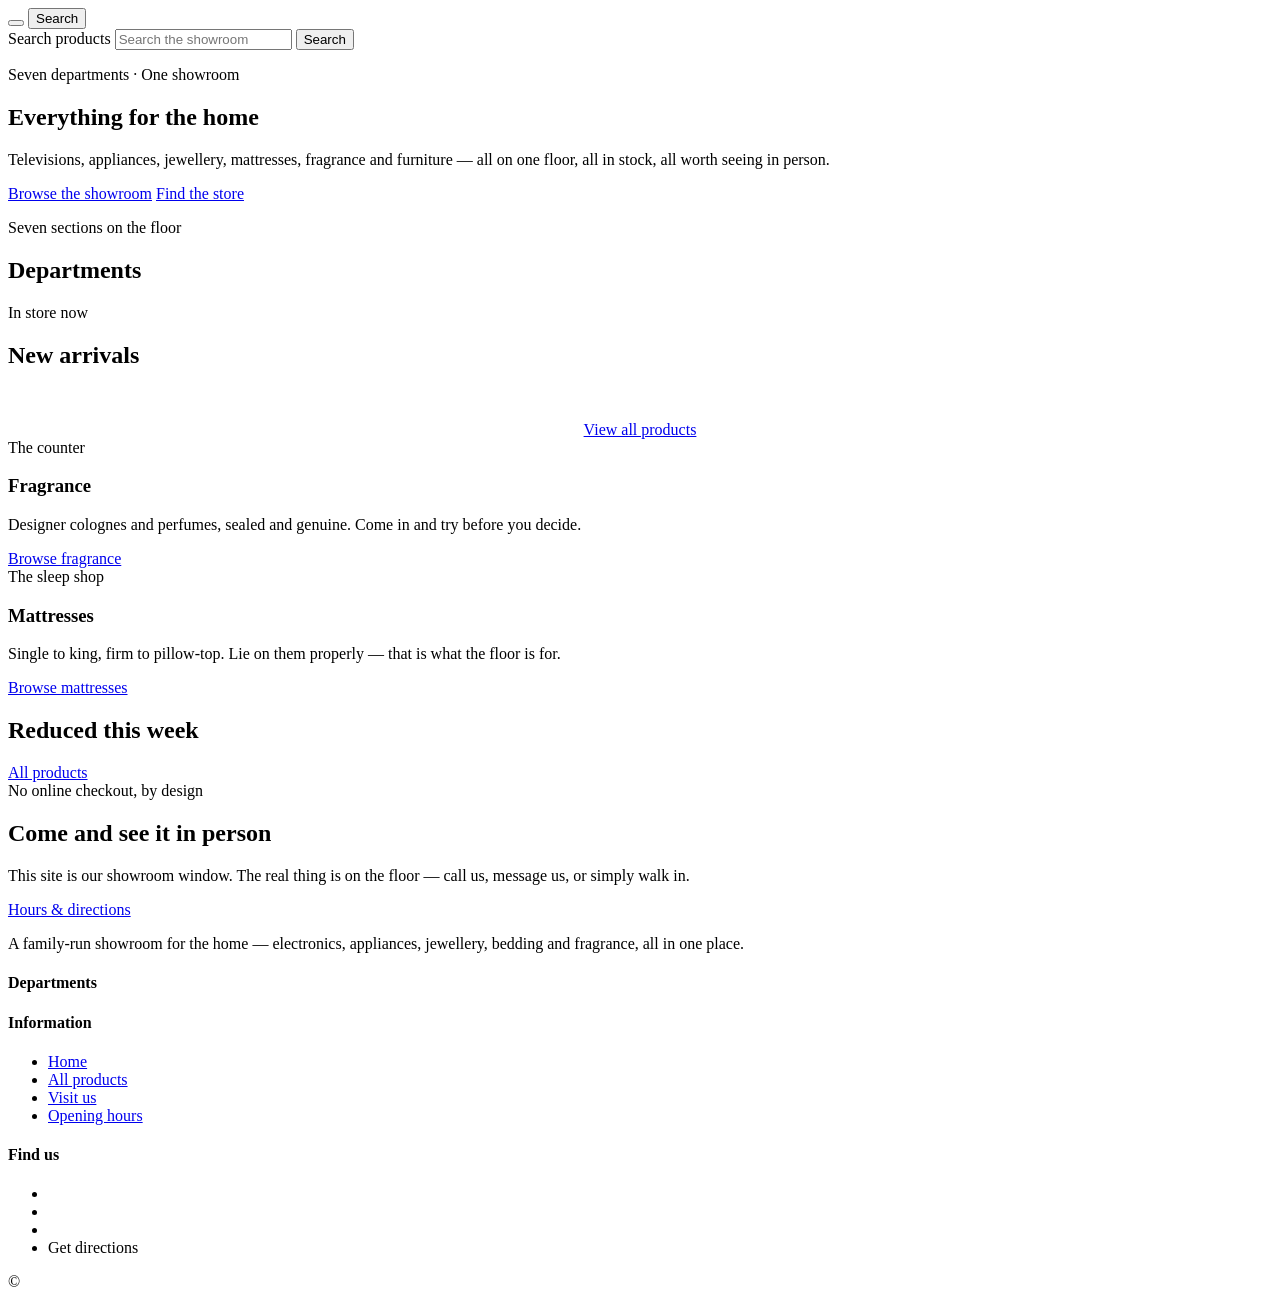
==== index.html @ a7b75e59 "Add files via upload" ====
<!DOCTYPE html>
<html lang="en">
<head>
<meta charset="utf-8">
<meta name="viewport" content="width=device-width, initial-scale=1">
<title>{{store}} — Televisions, Appliances, Jewellery &amp; More</title>
<meta name="description" content="Our showroom online: televisions, home appliances, jewellery, mattresses, fragrances and furniture. Browse, then come in and see it.">
<link rel="icon" href="data:image/svg+xml,<svg xmlns='http://www.w3.org/2000/svg' viewBox='0 0 100 100'><rect width='100' height='100' fill='%23141414'/><text y='68' x='50' text-anchor='middle' font-size='54' fill='%23f2ebe1' font-family='Georgia,serif'>M</text></svg>">
<link rel="preconnect" href="https://fonts.googleapis.com">
<link rel="preconnect" href="https://fonts.gstatic.com" crossorigin>
<link href="https://fonts.googleapis.com/css2?family=Jost:wght@300;400;500&family=Inter:wght@400;500&display=swap" rel="stylesheet">
<link rel="stylesheet" href="css/styles.css">
</head>
<body>

<!-- ============ announcement strip ============ -->
<div class="announce" data-site="announcement"></div>

<!-- ============ header ============ -->
<header class="site-header">
  <div class="wrap header-inner">
    <div class="header-left">
      <button class="icon-btn nav-toggle" aria-label="Departments" aria-expanded="false">
        <i data-icon="menu" data-icon-size="21"></i>
      </button>
      <button class="icon-btn search-toggle" aria-label="Search" aria-expanded="false">
        <i data-icon="search" data-icon-size="21"></i><span>Search</span>
      </button>
    </div>
    <a class="logo" href="index.html">
      <span class="logo-name" data-site="name"></span>
      <span class="logo-sub" data-site="tagline"></span>
    </a>
    <div class="header-right">
      <a class="icon-btn" data-site-href="phone">
        <i data-icon="phone" data-icon-size="19"></i><span data-site="phone"></span>
      </a>
    </div>
  </div>

  <div class="search-drawer">
    <div class="wrap">
      <form action="products.html" method="get">
        <i data-icon="search" data-icon-size="19"></i>
        <label class="sr-only" for="headerSearch">Search products</label>
        <input id="headerSearch" type="search" name="q" placeholder="Search the showroom">
        <button class="btn btn-sm" type="submit">Search</button>
      </form>
    </div>
  </div>
</header>

<!-- ============ department nav ============ -->
<nav class="dept-nav">
  <div class="wrap"><ul id="deptNav"></ul></div>
</nav>

<!-- ============ banner ============ -->
<section class="hero" id="hero">
  <div class="wrap">
    <div class="hero-content">
      <span class="kicker">Seven departments · One showroom</span>
      <h1 class="display">Everything for the home</h1>
      <p>Televisions, appliances, jewellery, mattresses, fragrance and furniture — all on one floor, all in stock, all worth seeing in person.</p>
      <div class="hero-actions">
        <a class="btn btn-solid" href="products.html">Browse the showroom</a>
        <a class="btn" href="contact.html">Find the store</a>
      </div>
    </div>
  </div>
</section>

<!-- ============ service bar ============ -->
<div class="service-bar">
  <div class="wrap"><ul id="serviceBar"></ul></div>
</div>

<!-- ============ departments ============ -->
<section class="block">
  <div class="wrap">
    <div class="section-head">
      <span class="kicker">Seven sections on the floor</span>
      <h2 class="display">Departments</h2>
      <div class="rule"></div>
    </div>
    <div class="category-grid" id="categoryGrid"></div>
  </div>
</section>

<!-- ============ featured ============ -->
<section class="block cream">
  <div class="wrap">
    <div class="section-head">
      <span class="kicker">In store now</span>
      <h2 class="display">New arrivals</h2>
      <div class="rule"></div>
    </div>
    <div class="product-grid" id="featuredGrid"></div>
    <div style="text-align:center;margin-top:52px">
      <a class="btn" href="products.html">View all products</a>
    </div>
  </div>
</section>

<!-- ============ two editorial panels ============ -->
<section class="split">
  <div class="split-panel" data-panel-image="">
    <div>
      <span class="kicker">The counter</span>
      <h3 class="display">Fragrance</h3>
      <p>Designer colognes and perfumes, sealed and genuine. Come in and try before you decide.</p>
      <a class="btn" href="products.html?category=fragrances">Browse fragrance</a>
    </div>
  </div>
  <div class="split-panel dark" data-panel-image="">
    <div>
      <span class="kicker">The sleep shop</span>
      <h3 class="display">Mattresses</h3>
      <p>Single to king, firm to pillow-top. Lie on them properly — that is what the floor is for.</p>
      <a class="btn btn-light" href="products.html?category=mattresses">Browse mattresses</a>
    </div>
  </div>
</section>

<!-- ============ reduced ============ -->
<section class="block" id="dealsSection">
  <div class="wrap">
    <div class="head-row">
      <h2 class="display">Reduced this week</h2>
      <a class="link-more" href="products.html">All products</a>
    </div>
    <div class="product-grid" id="dealsGrid"></div>
  </div>
</section>

<!-- ============ closing band ============ -->
<section class="band">
  <div class="wrap-narrow">
    <span class="kicker">No online checkout, by design</span>
    <h2 class="display">Come and see it in person</h2>
    <p>This site is our showroom window. The real thing is on the floor — call us, message us, or simply walk in.</p>
    <div class="hero-actions">
      <a class="btn btn-light" data-site-href="phone"><span data-site="phone"></span></a>
      <a class="btn btn-light" href="contact.html">Hours &amp; directions</a>
    </div>
  </div>
</section>

<!-- ============ footer ============ -->
<footer class="site-footer">
  <div class="wrap footer-grid">
    <div>
      <a class="logo" href="index.html">
        <span class="logo-name" data-site="name"></span>
        <span class="logo-sub" data-site="tagline"></span>
      </a>
      <p class="footer-about">A family-run showroom for the home — electronics, appliances, jewellery, bedding and fragrance, all in one place.</p>
    </div>
    <div>
      <h4>Departments</h4>
      <ul class="footer-links" id="footerCats"></ul>
    </div>
    <div>
      <h4>Information</h4>
      <ul class="footer-links">
        <li><a href="index.html">Home</a></li>
        <li><a href="products.html">All products</a></li>
        <li><a href="contact.html">Visit us</a></li>
        <li><a href="contact.html#hours">Opening hours</a></li>
      </ul>
    </div>
    <div>
      <h4>Find us</h4>
      <ul class="footer-links">
        <li data-site="address"></li>
        <li><a data-site-href="phone"><span data-site="phone"></span></a></li>
        <li><a data-site-href="email"><span data-site="email"></span></a></li>
        <li><a data-site-href="maps" target="_blank" rel="noopener">Get directions</a></li>
      </ul>
    </div>
  </div>
  <div class="wrap footer-bottom">
    <span>© <span data-year></span> <span data-site="name"></span></span>
    <span data-price-note></span>
  </div>
</footer>

<script src="js/data.js"></script>
<script src="js/site.js"></script>
</body>
</html>
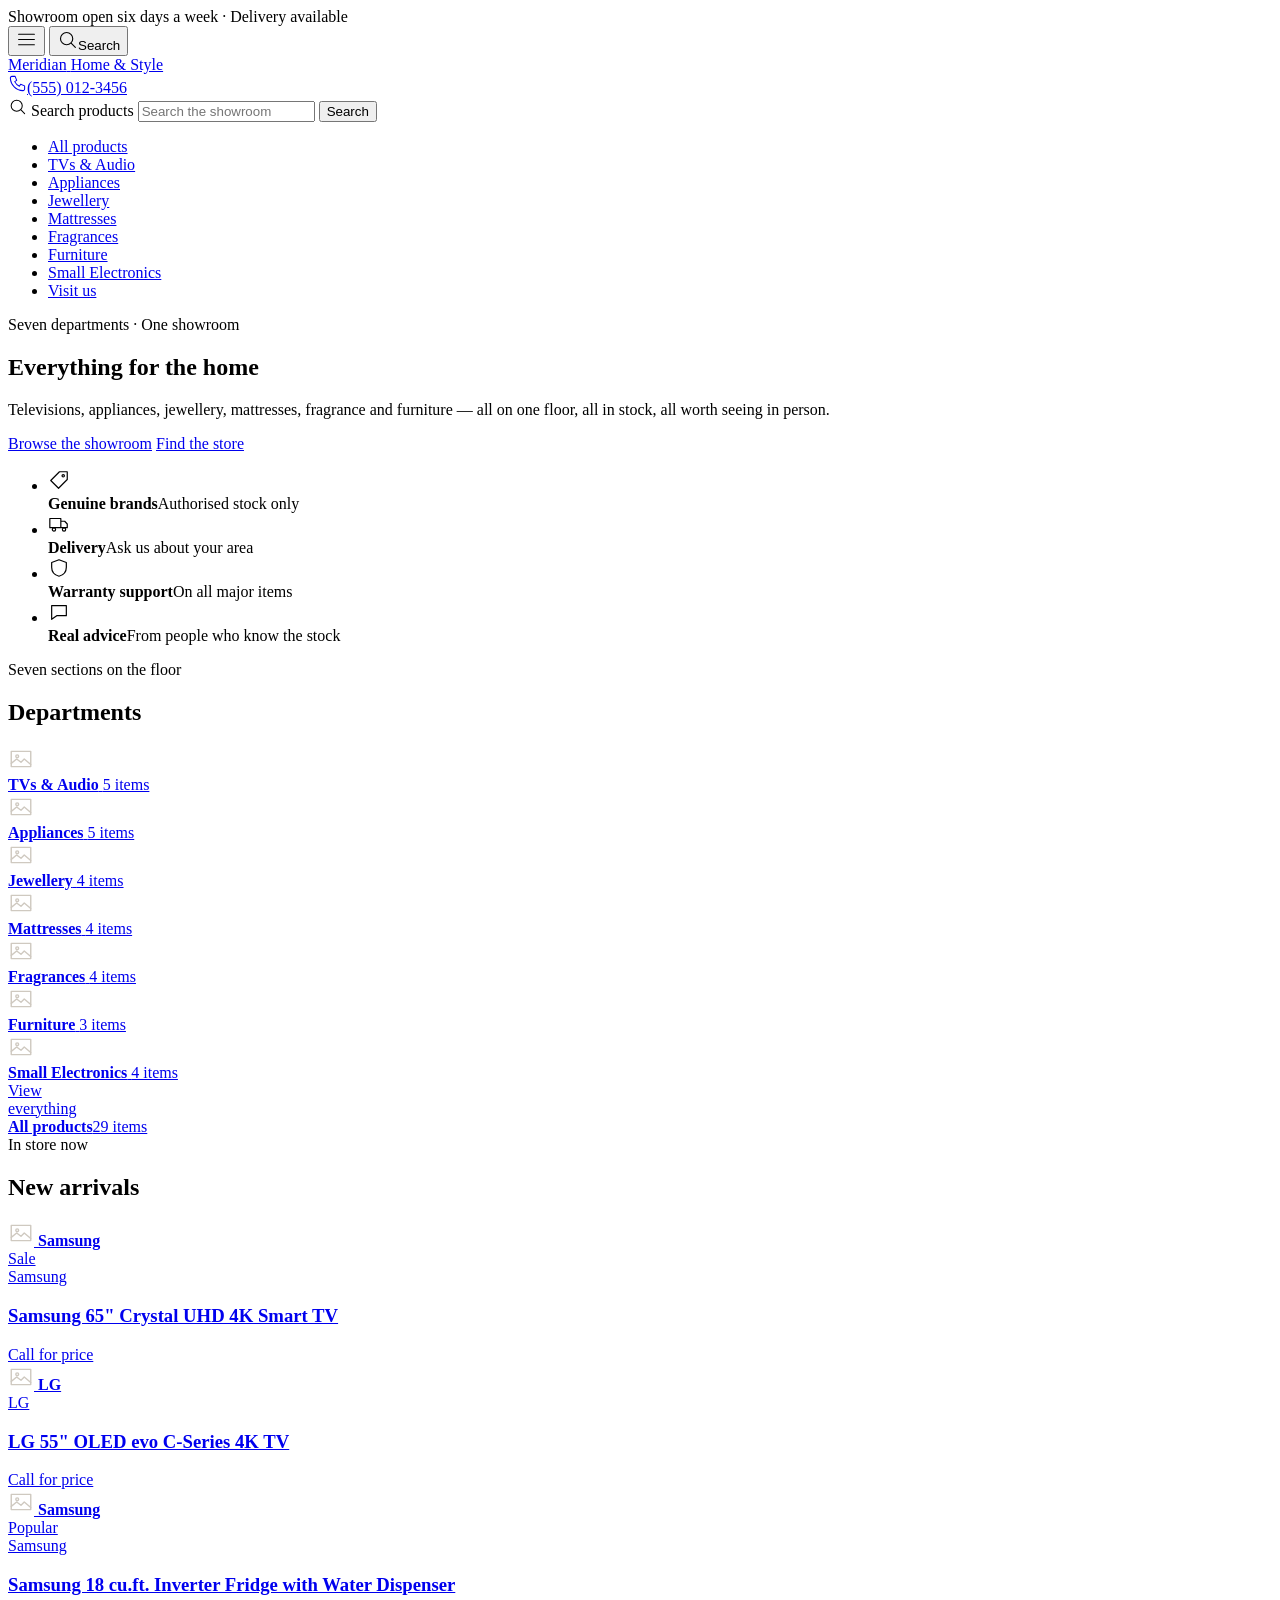
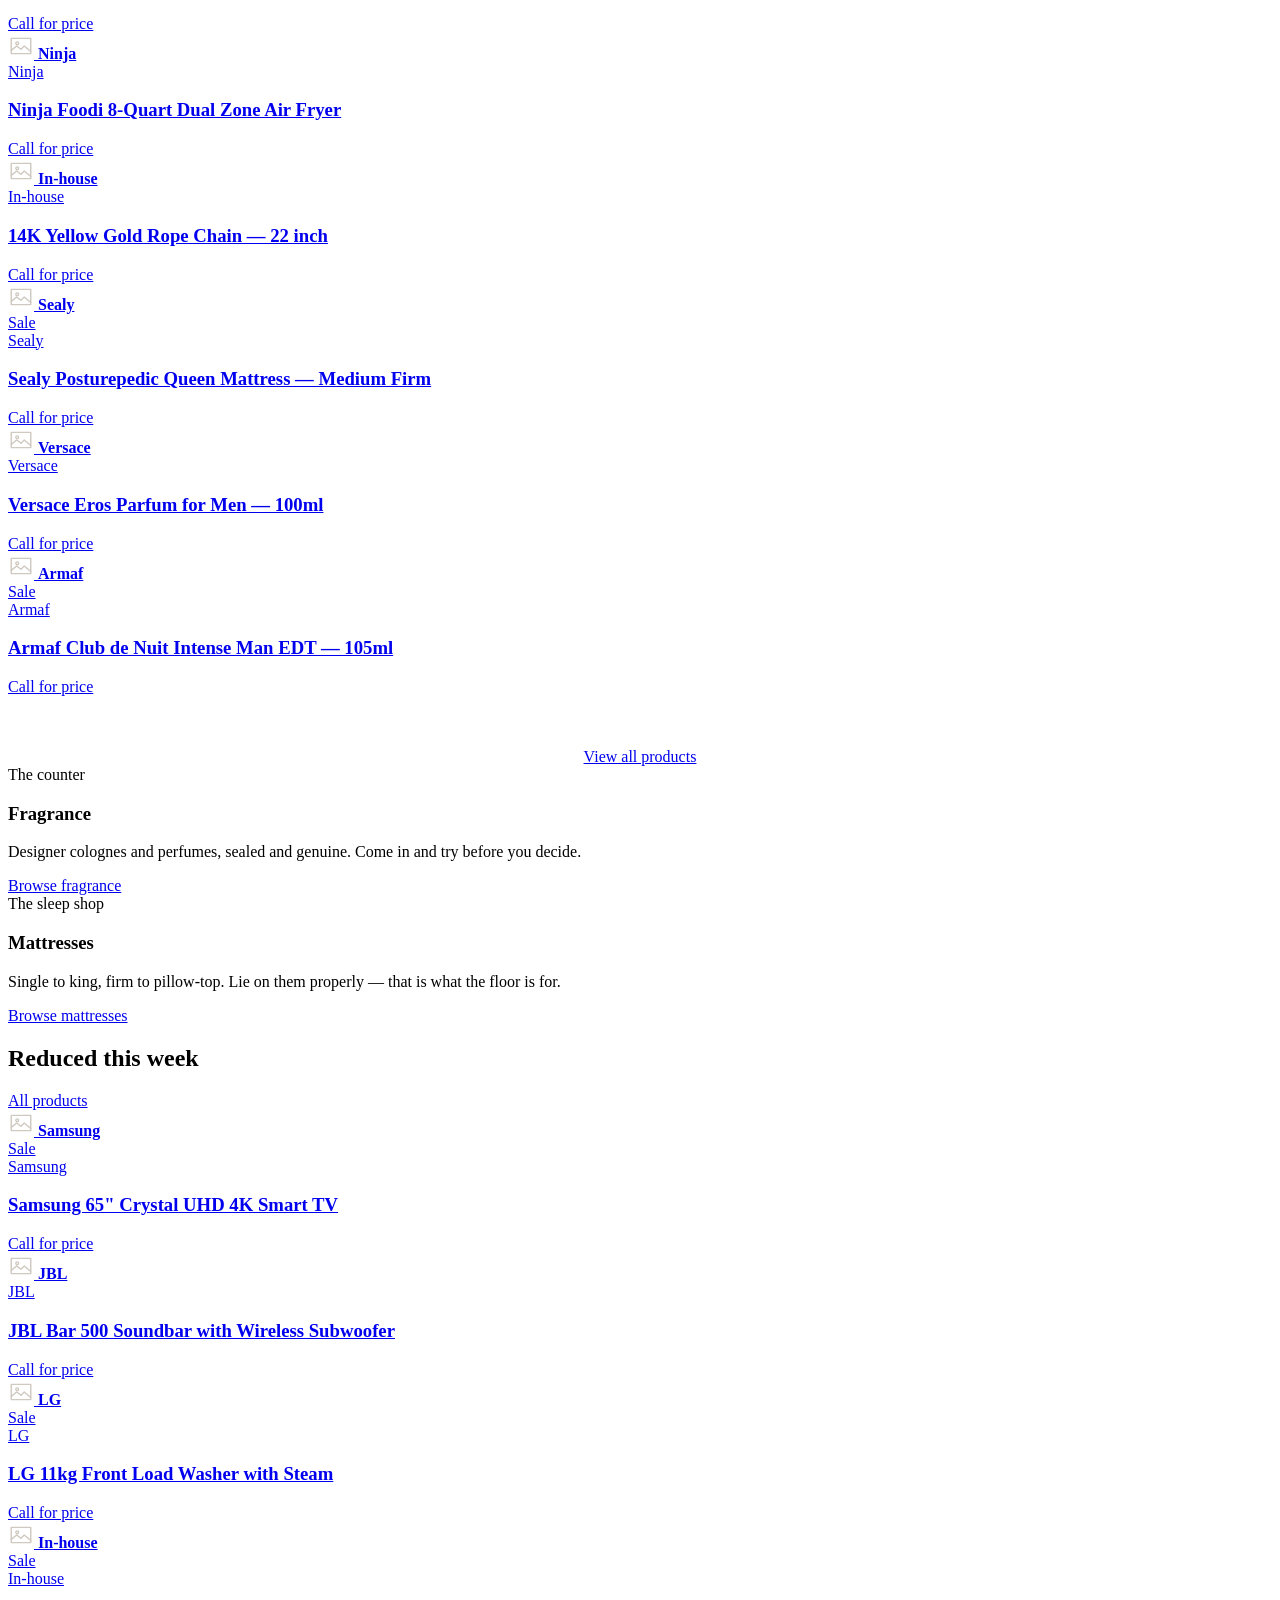
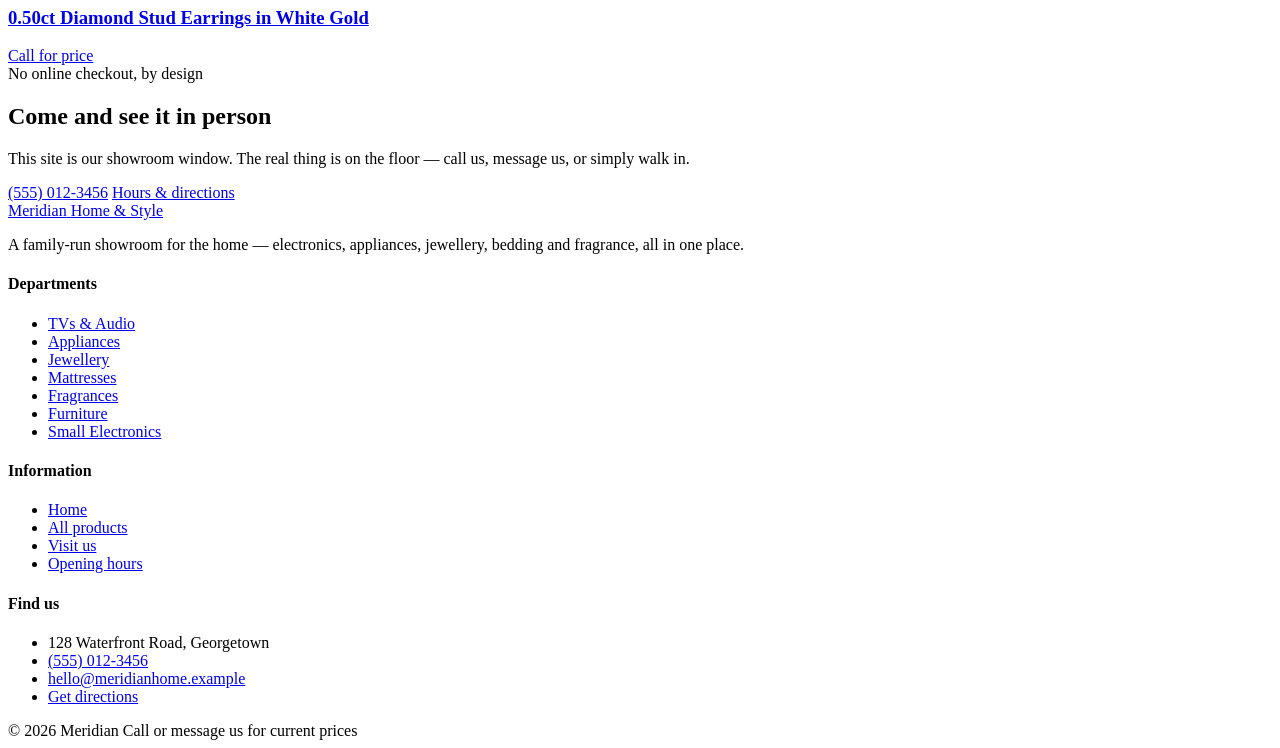
==== commit 83f60cf9: "Update index.html scuba 1.000" ====
--- a/index.html
+++ b/index.html
@@ -185,7 +185,7 @@
   </div>
 </footer>
 
-<script src="js/data.js"></script>
-<script src="js/site.js"></script>
+<script src="data.js"></script>
+<script src="site.js"></script>
 </body>
 </html>
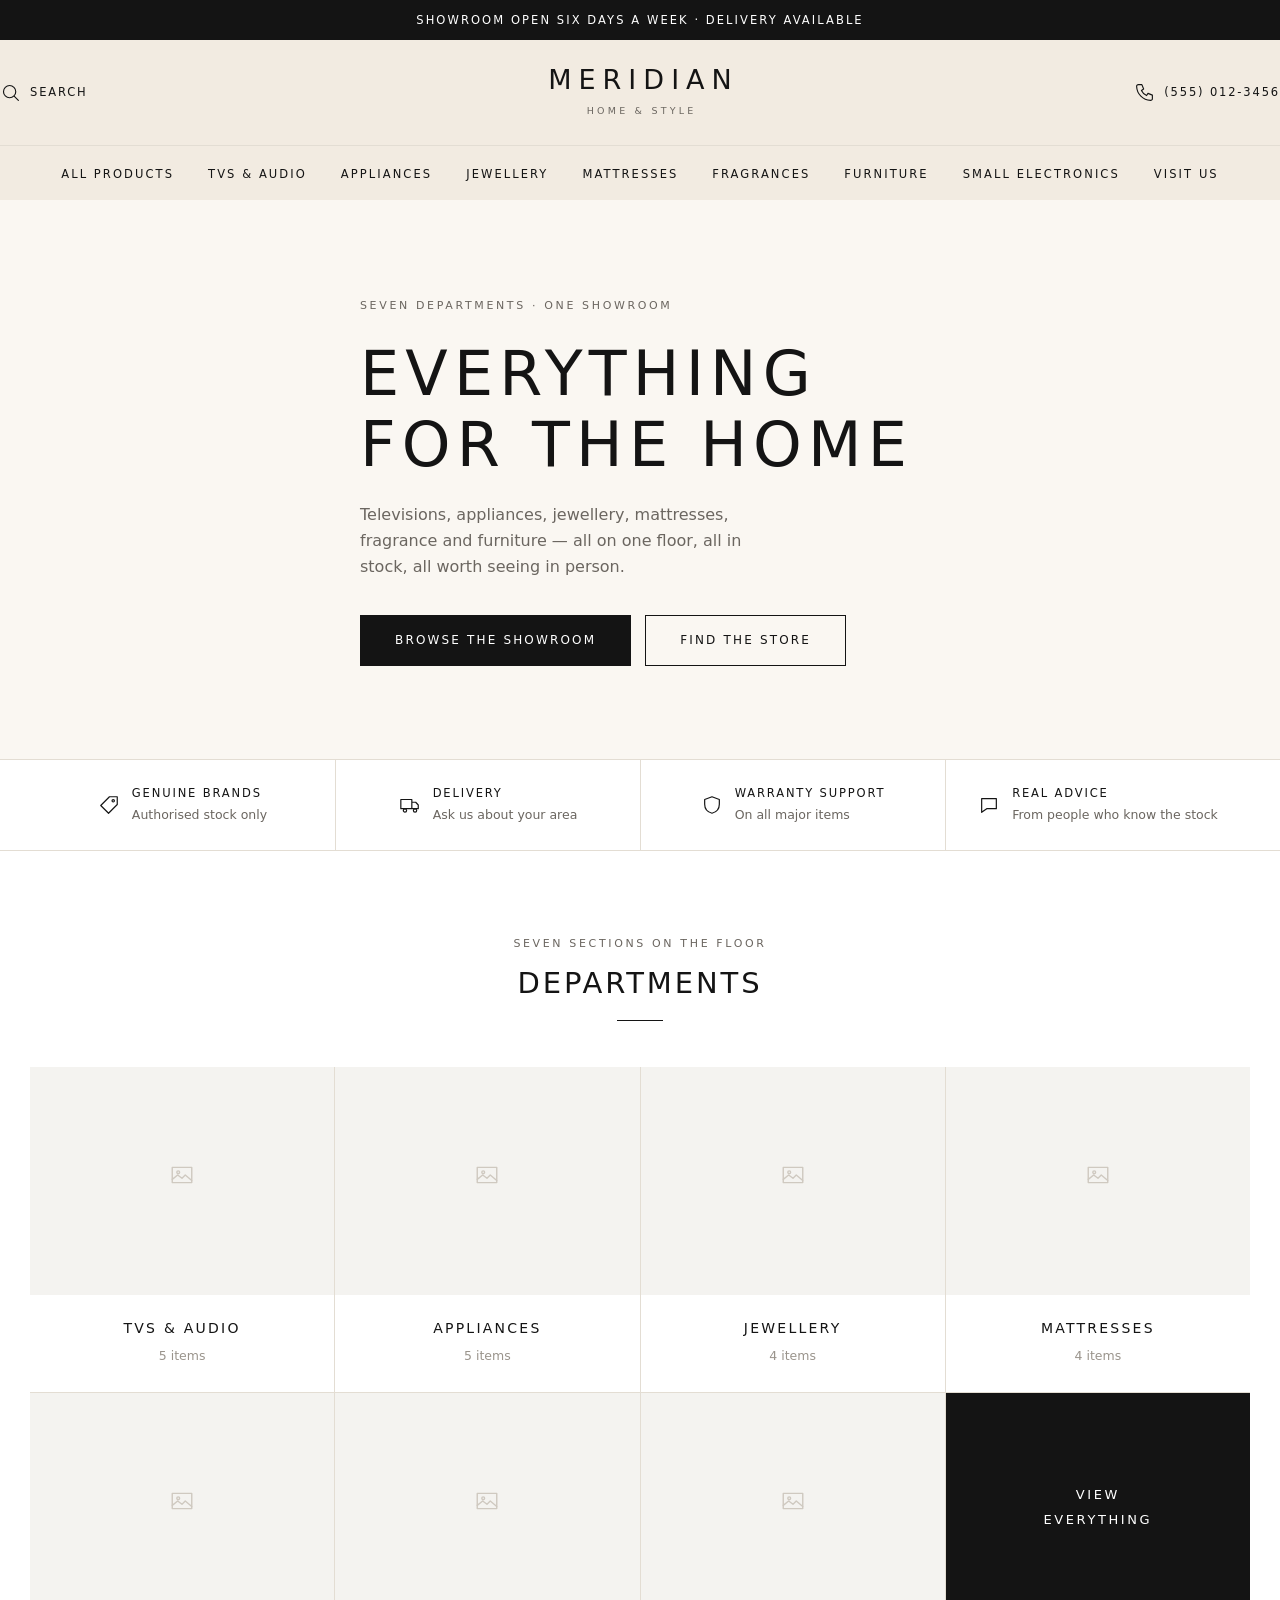
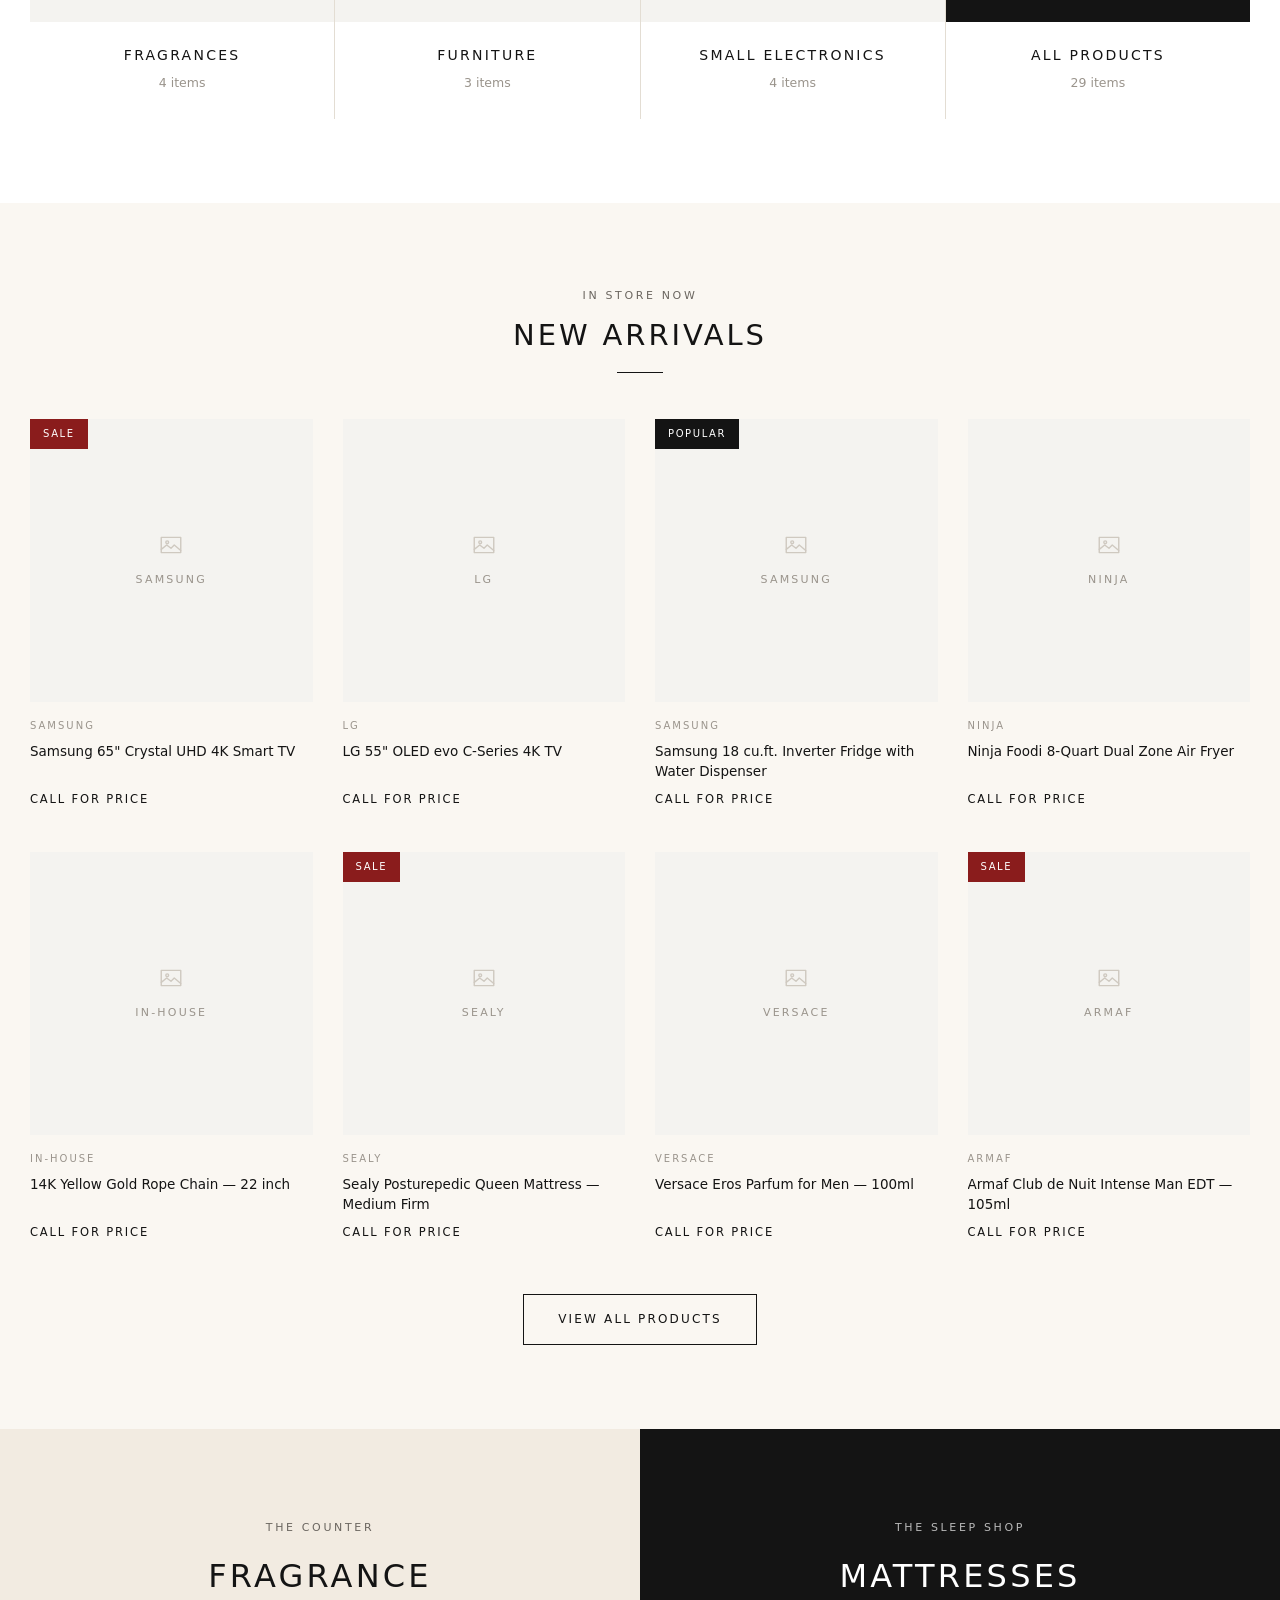
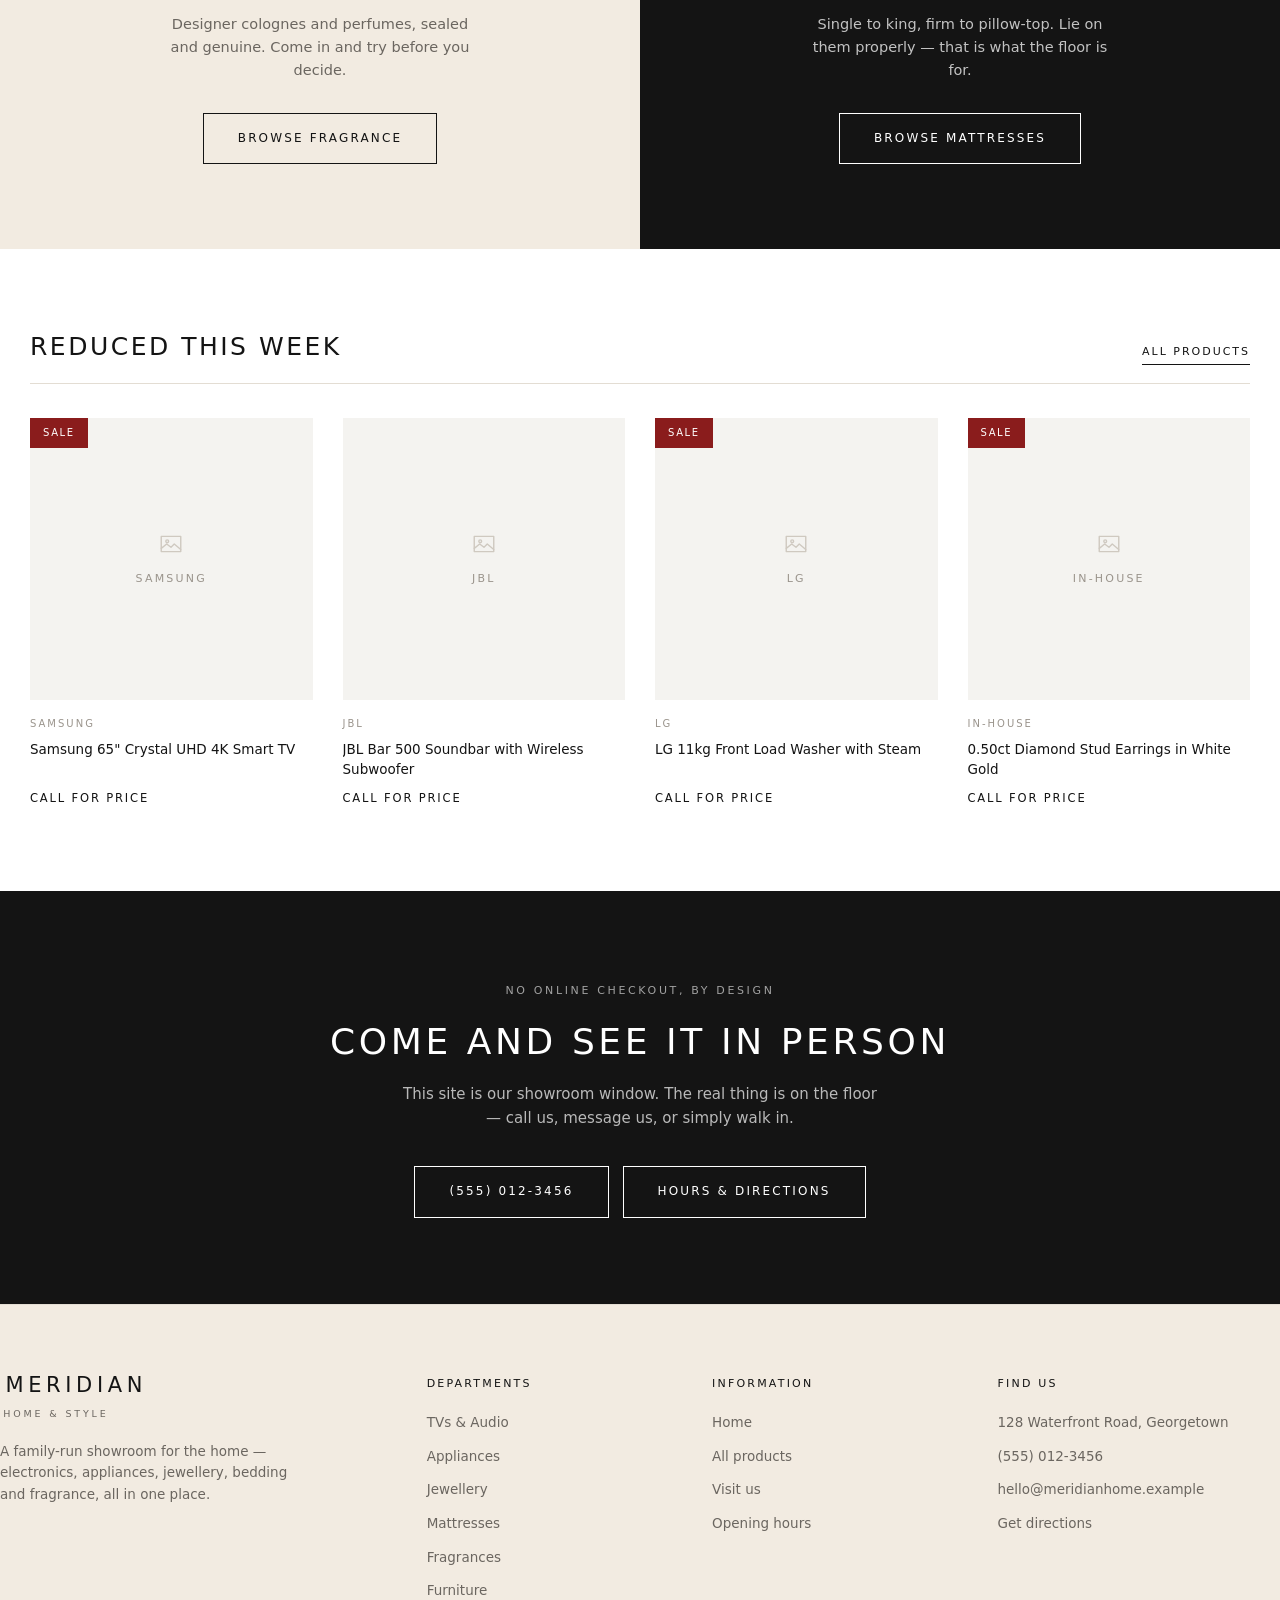
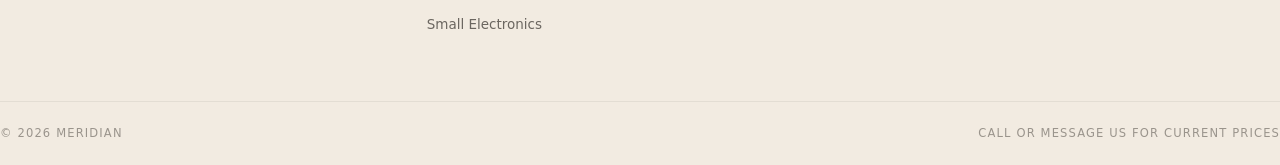
==== commit 48d2fe36: "Update index.html scuba 1.0001" ====
--- a/index.html
+++ b/index.html
@@ -9,7 +9,7 @@
 <link rel="preconnect" href="https://fonts.googleapis.com">
 <link rel="preconnect" href="https://fonts.gstatic.com" crossorigin>
 <link href="https://fonts.googleapis.com/css2?family=Jost:wght@300;400;500&family=Inter:wght@400;500&display=swap" rel="stylesheet">
-<link rel="stylesheet" href="css/styles.css">
+<link rel="stylesheet" href="styles.css"
 </head>
 <body>
 
--- a/styles.css
+++ b/styles.css
@@ -0,0 +1,570 @@
+/* =========================================================
+   STORE SITE — STYLESHEET
+   Colours and type are set in the ":root" block below.
+   Change those and the whole site changes with them.
+   ========================================================= */
+
+:root {
+  /* --- Brand colours --- */
+  --ink: #141414;          /* near-black: text, footer, solid buttons */
+  --ink-soft: #6b6660;     /* secondary text */
+  --ink-faint: #9a948c;    /* captions, struck-out prices */
+  --cream: #f2ebe1;        /* header band, banners */
+  --cream-2: #faf7f2;      /* soft page sections */
+  --paper: #ffffff;
+  --wash: #f4f3f0;         /* the panel behind product photos */
+  --line: #e3ddd3;         /* hairlines */
+  --accent: #8a1c1c;       /* sale red */
+
+  /* --- Type --- */
+  --display: "Jost", ui-sans-serif, system-ui, "Segoe UI", Helvetica, Arial, sans-serif;
+  --body: "Inter", ui-sans-serif, system-ui, -apple-system, "Segoe UI", Roboto, Helvetica, Arial, sans-serif;
+
+  --gutter: 30px;
+}
+
+/* ---------- Reset / base ---------- */
+* { box-sizing: border-box; }
+html { -webkit-text-size-adjust: 100%; }
+
+body {
+  margin: 0;
+  font-family: var(--body);
+  background: var(--paper);
+  color: var(--ink);
+  font-size: 15px;
+  line-height: 1.6;
+  -webkit-font-smoothing: antialiased;
+}
+
+img { max-width: 100%; display: block; }
+a { color: inherit; text-decoration: none; }
+button { background: none; border: 0; padding: 0; cursor: pointer; font: inherit; color: inherit; }
+input, select { font: inherit; color: inherit; }
+h1, h2, h3, h4 { margin: 0; font-weight: 400; }
+p { margin: 0; }
+ul { margin: 0; padding: 0; list-style: none; }
+svg { display: block; }
+
+.wrap { max-width: 1360px; margin: 0 auto; padding: 0 var(--gutter); }
+.wrap-narrow { max-width: 1020px; margin: 0 auto; padding: 0 var(--gutter); }
+.sr-only {
+  position: absolute; width: 1px; height: 1px; padding: 0; margin: -1px;
+  overflow: hidden; clip: rect(0 0 0 0); white-space: nowrap; border: 0;
+}
+
+/* ---------- Shared type treatments ---------- */
+.kicker {
+  font-family: var(--display);
+  font-size: 11px; font-weight: 500;
+  letter-spacing: .24em; text-transform: uppercase;
+  color: var(--ink-soft);
+}
+
+.display {
+  font-family: var(--display);
+  font-weight: 300;
+  letter-spacing: .1em;
+  text-transform: uppercase;
+  line-height: 1.15;
+}
+
+/* ---------- Buttons: square, outlined, letterspaced ---------- */
+.btn {
+  display: inline-flex; align-items: center; justify-content: center; gap: 10px;
+  font-family: var(--display);
+  font-size: 12px; font-weight: 500;
+  letter-spacing: .18em; text-transform: uppercase;
+  padding: 15px 34px;
+  border: 1px solid var(--ink);
+  background: transparent; color: var(--ink);
+  transition: background .2s ease, color .2s ease, border-color .2s ease;
+  cursor: pointer; text-align: center;
+}
+.btn:hover { background: var(--ink); color: var(--paper); }
+.btn-solid { background: var(--ink); color: var(--paper); }
+.btn-solid:hover { background: transparent; color: var(--ink); }
+.btn-light { border-color: var(--paper); color: var(--paper); }
+.btn-light:hover { background: var(--paper); color: var(--ink); }
+.btn-sm { padding: 11px 22px; font-size: 11px; letter-spacing: .16em; }
+.btn svg { width: 15px; height: 15px; }
+
+/* ---------- Announcement bar ---------- */
+.announce {
+  background: var(--ink); color: var(--paper);
+  text-align: center;
+  font-family: var(--display);
+  font-size: 11.5px; letter-spacing: .18em; text-transform: uppercase;
+  padding: 11px 20px;
+}
+
+/* ---------- Header ---------- */
+.site-header { background: var(--cream); }
+.header-inner {
+  display: grid;
+  grid-template-columns: 1fr auto 1fr;
+  align-items: center;
+  gap: 20px;
+  padding: 26px 0;
+}
+.header-left, .header-right { display: flex; align-items: center; gap: 22px; }
+.header-right { justify-content: flex-end; }
+.icon-btn { display: flex; align-items: center; gap: 9px; color: var(--ink); }
+.icon-btn i { display: flex; }
+.icon-btn svg { width: 21px; height: 21px; }
+.icon-btn span {
+  font-family: var(--display); font-size: 11.5px;
+  letter-spacing: .16em; text-transform: uppercase;
+}
+.icon-btn:hover { opacity: .6; }
+
+.logo { text-align: center; display: block; }
+.logo-name {
+  font-family: var(--display);
+  font-size: 27px; font-weight: 400;
+  letter-spacing: .26em; text-transform: uppercase;
+  line-height: 1;
+  padding-left: .26em;               /* balances the trailing letterspace */
+}
+.logo-sub {
+  display: block; margin-top: 7px;
+  font-family: var(--display); font-size: 9.5px; font-weight: 400;
+  letter-spacing: .34em; text-transform: uppercase;
+  color: var(--ink-soft);
+  padding-left: .34em;
+}
+
+/* ---------- Department nav ---------- */
+.dept-nav {
+  border-top: 1px solid var(--line);
+  background: var(--cream);
+  position: sticky; top: 0; z-index: 40;
+}
+.dept-nav ul {
+  display: flex; justify-content: center; flex-wrap: wrap;
+  gap: 34px; padding: 15px 0;
+}
+.dept-nav a {
+  font-family: var(--display);
+  font-size: 11.5px; font-weight: 400;
+  letter-spacing: .18em; text-transform: uppercase;
+  color: var(--ink); padding-bottom: 3px;
+  border-bottom: 1px solid transparent;
+}
+.dept-nav a:hover, .dept-nav a.active { border-bottom-color: var(--ink); }
+
+.nav-toggle { display: none; }
+
+/* ---------- Search drawer ---------- */
+.search-drawer {
+  display: none;
+  border-top: 1px solid var(--line);
+  background: var(--cream);
+  padding: 22px 0;
+}
+.search-drawer.open { display: block; }
+.search-drawer form { display: flex; align-items: center; gap: 14px; border-bottom: 1px solid var(--ink); }
+.search-drawer input {
+  flex: 1; border: 0; background: transparent; outline: none;
+  padding: 10px 0; font-size: 17px;
+}
+.search-drawer input::placeholder { color: var(--ink-faint); }
+
+/* ---------- Hero banner ---------- */
+.hero {
+  position: relative;
+  min-height: 560px;
+  display: flex; align-items: center;
+  background: var(--cream-2) center/cover no-repeat;
+  border-bottom: 1px solid var(--line);
+}
+.hero.has-image { border-bottom: 0; }
+.hero.has-image::after {
+  content: ""; position: absolute; inset: 0;
+  background: linear-gradient(90deg, rgba(0, 0, 0, .5), rgba(0, 0, 0, .15) 55%, transparent);
+}
+.hero-content { position: relative; z-index: 1; max-width: 560px; }
+.hero.has-image .hero-content { color: var(--paper); }
+.hero.has-image .kicker { color: rgba(255, 255, 255, .85); }
+.hero h1 { font-size: clamp(34px, 5.2vw, 62px); margin: 22px 0 0; }
+.hero p {
+  margin-top: 22px; max-width: 42ch;
+  color: var(--ink-soft); font-size: 16px;
+}
+.hero.has-image p { color: rgba(255, 255, 255, .88); }
+.hero-actions { display: flex; gap: 14px; margin-top: 36px; flex-wrap: wrap; }
+
+/* ---------- Service bar ---------- */
+.service-bar { border-bottom: 1px solid var(--line); }
+.service-bar ul { display: grid; grid-template-columns: repeat(4, 1fr); }
+.service-bar li {
+  display: flex; align-items: center; justify-content: center; gap: 12px;
+  padding: 24px 18px; text-align: left;
+  border-left: 1px solid var(--line);
+}
+.service-bar li:first-child { border-left: 0; }
+.service-bar svg { width: 22px; height: 22px; flex-shrink: 0; stroke: var(--ink); }
+.service-bar b {
+  display: block; font-family: var(--display); font-weight: 500;
+  font-size: 11.5px; letter-spacing: .16em; text-transform: uppercase;
+}
+.service-bar span { font-size: 12.5px; color: var(--ink-soft); }
+
+/* ---------- Sections ---------- */
+section.block { padding: 84px 0; }
+section.block.tight { padding: 56px 0; }
+section.block.cream { background: var(--cream-2); }
+
+.section-head { text-align: center; margin-bottom: 46px; }
+.section-head h2 { font-size: clamp(21px, 2.6vw, 29px); }
+.section-head .kicker { display: block; margin-bottom: 14px; }
+.section-head p {
+  color: var(--ink-soft); margin: 16px auto 0;
+  max-width: 56ch; font-size: 14.5px;
+}
+.section-head .rule {
+  width: 46px; height: 1px; background: var(--ink);
+  margin: 20px auto 0;
+}
+.section-head.left { text-align: left; }
+.section-head.left .rule { margin-left: 0; }
+
+.head-row {
+  display: flex; align-items: baseline; justify-content: space-between;
+  gap: 24px; margin-bottom: 34px; flex-wrap: wrap;
+  border-bottom: 1px solid var(--line); padding-bottom: 18px;
+}
+.head-row h2 { font-size: clamp(19px, 2.2vw, 25px); }
+.link-more {
+  font-family: var(--display); font-size: 11px;
+  letter-spacing: .18em; text-transform: uppercase;
+  border-bottom: 1px solid var(--ink); padding-bottom: 3px; white-space: nowrap;
+}
+.link-more:hover { opacity: .55; }
+
+/* ---------- Department tiles ---------- */
+.category-grid { display: grid; grid-template-columns: repeat(4, 1fr); gap: 1px; background: var(--line); }
+.cat-tile { background: var(--paper); display: block; }
+.cat-media {
+  aspect-ratio: 4 / 3;
+  background: var(--wash) center/cover no-repeat;
+  display: grid; place-items: center;
+  overflow: hidden;
+}
+.cat-media img { width: 100%; height: 100%; object-fit: cover; transition: transform .6s ease; }
+.cat-tile:hover .cat-media img { transform: scale(1.04); }
+.cat-caption { padding: 22px 20px 26px; text-align: center; }
+.cat-caption b {
+  display: block; font-family: var(--display); font-weight: 400;
+  font-size: 14px; letter-spacing: .16em; text-transform: uppercase;
+}
+/* the "all products" tile that closes off the grid */
+.cat-media.all { background: var(--ink); color: var(--paper); }
+.cat-media.all span {
+  font-family: var(--display); font-size: 13px; font-weight: 300;
+  letter-spacing: .2em; text-transform: uppercase; text-align: center; line-height: 1.9;
+}
+.cat-caption span { display: block; margin-top: 7px; font-size: 12.5px; color: var(--ink-faint); }
+
+/* ---------- Product cards ---------- */
+.product-grid { display: grid; grid-template-columns: repeat(4, 1fr); gap: 44px 30px; }
+.product-grid.five { grid-template-columns: repeat(5, 1fr); }
+
+.card { display: block; }
+.card-media {
+  position: relative; aspect-ratio: 1 / 1;
+  background: var(--wash);
+  display: grid; place-items: center; overflow: hidden;
+}
+.card-media img {
+  width: 100%; height: 100%; object-fit: contain; padding: 20px;
+  transition: transform .6s ease;
+}
+.card:hover .card-media img { transform: scale(1.05); }
+
+/* Neutral stand-in used when a product has no photo yet */
+.ph { text-align: center; padding: 22px; }
+.ph svg { margin: 0 auto 13px; }
+.ph b {
+  display: block; font-family: var(--display); font-weight: 400;
+  font-size: 11px; letter-spacing: .2em; text-transform: uppercase;
+  color: var(--ink-faint);
+}
+.ph small {
+  display: block; margin-top: 8px; font-size: 10px;
+  letter-spacing: .14em; text-transform: uppercase; color: #c3bdb4;
+}
+
+.tag {
+  position: absolute; top: 0; left: 0;
+  background: var(--ink); color: var(--paper);
+  font-family: var(--display); font-size: 10px; font-weight: 500;
+  letter-spacing: .16em; text-transform: uppercase;
+  padding: 7px 13px;
+}
+.tag.sale { background: var(--accent); }
+
+.card-body { padding-top: 16px; }
+.card-brand {
+  display: block; font-family: var(--display);
+  font-size: 10px; letter-spacing: .2em; text-transform: uppercase;
+  color: var(--ink-faint);
+}
+.card-title {
+  margin-top: 7px; font-size: 13.5px; font-weight: 400; line-height: 1.5;
+  min-height: 3em;                 /* keeps prices level across a row */
+  display: -webkit-box; -webkit-line-clamp: 2; -webkit-box-orient: vertical; overflow: hidden;
+}
+.card:hover .card-title { text-decoration: underline; text-underline-offset: 3px; }
+.card-price { margin-top: 9px; display: flex; align-items: baseline; gap: 9px; flex-wrap: wrap; }
+.price { font-size: 14px; font-weight: 500; }
+.price.reduced { color: var(--accent); }
+.was { font-size: 12.5px; color: var(--ink-faint); text-decoration: line-through; }
+
+/* shown instead of a number when SITE.showPrices is false */
+.price-ask {
+  font-family: var(--display); font-size: 11.5px; font-weight: 500;
+  letter-spacing: .16em; text-transform: uppercase; color: var(--ink);
+}
+.price-row .price-ask { font-size: 15px; letter-spacing: .18em; }
+
+/* ---------- Editorial split banners ---------- */
+.split { display: grid; grid-template-columns: 1fr 1fr; }
+.split-panel {
+  position: relative; min-height: 420px;
+  display: flex; align-items: center; justify-content: center;
+  padding: 60px 48px; text-align: center;
+  background: var(--cream) center/cover no-repeat;
+}
+.split-panel > * { position: relative; z-index: 1; }
+.split-panel.dark { background-color: var(--ink); color: var(--paper); }
+.split-panel.dark .kicker { color: rgba(255, 255, 255, .7); }
+
+/* when a photo is set on the panel, darken it so the text stays readable */
+.split-panel.has-image { color: var(--paper); }
+.split-panel.has-image::after { content: ""; position: absolute; inset: 0; background: rgba(0, 0, 0, .45); }
+.split-panel.has-image .kicker { color: rgba(255, 255, 255, .78); }
+.split-panel.has-image p { color: rgba(255, 255, 255, .82); }
+.split-panel h3 { font-size: clamp(22px, 2.6vw, 32px); margin: 20px 0 18px; }
+.split-panel p { color: var(--ink-soft); max-width: 34ch; margin: 0 auto 30px; font-size: 14.5px; }
+.split-panel.dark p { color: rgba(255, 255, 255, .74); }
+
+/* ---------- Filter bar ---------- */
+.filter-bar {
+  border-top: 1px solid var(--line); border-bottom: 1px solid var(--line);
+  padding: 16px 0; margin-bottom: 44px;
+}
+.filter-inner { display: flex; align-items: center; justify-content: space-between; gap: 20px; flex-wrap: wrap; }
+.chip-row { display: flex; gap: 26px; flex-wrap: wrap; }
+.chip {
+  font-family: var(--display); font-size: 11.5px;
+  letter-spacing: .16em; text-transform: uppercase;
+  color: var(--ink-soft); padding-bottom: 3px;
+  border-bottom: 1px solid transparent;
+}
+.chip:hover { color: var(--ink); }
+.chip.active { color: var(--ink); border-bottom-color: var(--ink); }
+
+.filter-controls { display: flex; align-items: center; gap: 20px; flex-wrap: wrap; }
+.field { display: flex; align-items: center; gap: 9px; }
+.field label {
+  font-family: var(--display); font-size: 10.5px;
+  letter-spacing: .16em; text-transform: uppercase; color: var(--ink-faint);
+}
+select.control {
+  border: 0; border-bottom: 1px solid var(--line);
+  background: transparent; padding: 5px 22px 5px 0;
+  font-size: 13.5px; cursor: pointer; outline: none;
+  appearance: none;
+  background-image: url("data:image/svg+xml,%3Csvg xmlns='http://www.w3.org/2000/svg' viewBox='0 0 12 8'%3E%3Cpath d='M1 1.5 6 6.5 11 1.5' fill='none' stroke='%23141414'/%3E%3C/svg%3E");
+  background-repeat: no-repeat; background-position: right 2px center; background-size: 10px;
+}
+select.control:focus { border-bottom-color: var(--ink); }
+
+.inline-search { display: flex; align-items: center; gap: 9px; border-bottom: 1px solid var(--line); }
+.inline-search svg { width: 16px; height: 16px; stroke: var(--ink-faint); }
+.inline-search input {
+  border: 0; background: transparent; outline: none; padding: 6px 0;
+  font-size: 13.5px; width: 190px;
+}
+.inline-search:focus-within { border-bottom-color: var(--ink); }
+
+.result-count {
+  font-family: var(--display); font-size: 11px;
+  letter-spacing: .16em; text-transform: uppercase;
+  color: var(--ink-faint); margin-bottom: 30px;
+}
+.empty { text-align: center; padding: 90px 20px; }
+.empty h3 { font-family: var(--display); font-size: 18px; letter-spacing: .1em; text-transform: uppercase; }
+.empty p { color: var(--ink-soft); margin-top: 12px; }
+
+/* ---------- Page head ---------- */
+.page-head { background: var(--cream-2); border-bottom: 1px solid var(--line); padding: 58px 0; text-align: center; }
+.page-head h1 { font-size: clamp(26px, 3.6vw, 40px); }
+.page-head p { color: var(--ink-soft); margin: 18px auto 0; max-width: 58ch; font-size: 15px; }
+
+.crumbs {
+  font-family: var(--display); font-size: 10.5px;
+  letter-spacing: .16em; text-transform: uppercase;
+  color: var(--ink-faint); padding: 22px 0;
+  border-bottom: 1px solid var(--line);
+}
+.crumbs a:hover { color: var(--ink); }
+.crumbs span { color: var(--ink); }
+
+/* ---------- Product detail ---------- */
+.detail { display: grid; grid-template-columns: 1.1fr .9fr; gap: 70px; align-items: start; padding: 60px 0; }
+.detail-main {
+  aspect-ratio: 1 / 1; background: var(--wash);
+  display: grid; place-items: center; overflow: hidden;
+}
+.detail-main img { width: 100%; height: 100%; object-fit: contain; padding: 44px; }
+.detail-main .ph b { font-size: 13px; }
+
+.detail-info .kicker { display: block; }
+.detail-info h1 { font-family: var(--display); font-weight: 300; font-size: clamp(24px, 3vw, 34px); letter-spacing: .04em; margin: 16px 0 0; }
+.price-row { display: flex; align-items: baseline; gap: 14px; flex-wrap: wrap; margin-top: 22px; }
+.price-row .price { font-size: 24px; }
+.save-note {
+  font-family: var(--display); font-size: 10.5px;
+  letter-spacing: .16em; text-transform: uppercase; color: var(--accent);
+}
+.stock {
+  display: flex; align-items: center; gap: 9px; margin-top: 18px;
+  font-family: var(--display); font-size: 11px;
+  letter-spacing: .16em; text-transform: uppercase; color: var(--ink-soft);
+}
+.stock .dot { width: 6px; height: 6px; background: #2f7d4f; }
+.stock.out .dot { background: var(--ink-faint); }
+
+.detail-desc {
+  color: var(--ink-soft); font-size: 15px; line-height: 1.75;
+  margin: 26px 0 0; padding-top: 26px; border-top: 1px solid var(--line);
+}
+
+.enquire { margin: 32px 0; padding: 28px; background: var(--cream-2); }
+.enquire b {
+  display: block; font-family: var(--display); font-weight: 500;
+  font-size: 12px; letter-spacing: .18em; text-transform: uppercase;
+}
+.enquire p { color: var(--ink-soft); font-size: 13.5px; margin-top: 10px; }
+.enquire-actions { display: flex; gap: 12px; margin-top: 22px; flex-wrap: wrap; }
+
+.spec-title {
+  font-family: var(--display); font-size: 12px; font-weight: 500;
+  letter-spacing: .18em; text-transform: uppercase;
+  padding-bottom: 14px; border-bottom: 1px solid var(--ink); margin-top: 40px;
+}
+.spec-table { width: 100%; border-collapse: collapse; font-size: 14px; }
+.spec-table th, .spec-table td { text-align: left; padding: 14px 0; border-bottom: 1px solid var(--line); vertical-align: top; }
+.spec-table th { color: var(--ink-faint); font-weight: 400; width: 44%; }
+
+/* ---------- Contact ---------- */
+.contact-grid { display: grid; grid-template-columns: 1fr 1fr; gap: 70px; align-items: start; }
+.info-block + .info-block { margin-top: 46px; }
+.info-block h3 {
+  font-family: var(--display); font-size: 12px; font-weight: 500;
+  letter-spacing: .18em; text-transform: uppercase;
+  padding-bottom: 14px; border-bottom: 1px solid var(--ink); margin-bottom: 6px;
+}
+.info-list li { display: flex; gap: 16px; padding: 18px 0; border-bottom: 1px solid var(--line); }
+.info-list svg { width: 19px; height: 19px; stroke: var(--ink); flex-shrink: 0; margin-top: 3px; }
+.info-list b {
+  display: block; font-family: var(--display); font-weight: 500;
+  font-size: 11px; letter-spacing: .16em; text-transform: uppercase;
+}
+.info-list span, .info-list a { color: var(--ink-soft); font-size: 14.5px; }
+.info-list a:hover { color: var(--ink); }
+
+.hours-row {
+  display: flex; justify-content: space-between; gap: 20px;
+  padding: 13px 0; border-bottom: 1px solid var(--line); font-size: 14.5px;
+}
+.hours-row b { font-weight: 400; }
+.hours-row span { color: var(--ink-soft); }
+.hours-row.today b, .hours-row.today span { color: var(--ink); font-weight: 500; }
+
+.map-embed {
+  background: var(--wash); aspect-ratio: 4 / 3;
+  display: grid; place-items: center; text-align: center; padding: 40px;
+}
+.map-embed p { color: var(--ink-soft); font-size: 13.5px; max-width: 40ch; margin-top: 12px; }
+.map-embed svg { width: 30px; height: 30px; stroke: var(--ink-faint); margin: 0 auto; }
+
+/* ---------- Closing band ---------- */
+.band {
+  background: var(--ink); color: var(--paper);
+  padding: 86px 0; text-align: center;
+}
+.band .kicker { color: rgba(255, 255, 255, .6); }
+.band h2 { font-size: clamp(24px, 3.2vw, 36px); margin: 20px 0 0; }
+.band p { color: rgba(255, 255, 255, .7); margin: 20px auto 0; max-width: 50ch; font-size: 15px; }
+.band .hero-actions { justify-content: center; }
+
+/* ---------- Footer ---------- */
+.site-footer { background: var(--cream); border-top: 1px solid var(--line); }
+.footer-grid { display: grid; grid-template-columns: 1.6fr 1fr 1fr 1.2fr; gap: 50px; padding: 70px 0 54px; }
+.site-footer h4 {
+  font-family: var(--display); font-size: 11px; font-weight: 500;
+  letter-spacing: .2em; text-transform: uppercase; margin-bottom: 20px;
+}
+.site-footer .logo { text-align: left; }
+.site-footer .logo-name { font-size: 21px; letter-spacing: .22em; }
+.site-footer .logo-sub { letter-spacing: .3em; }
+.footer-about { margin-top: 20px; font-size: 13.5px; color: var(--ink-soft); max-width: 34ch; }
+.footer-links li { margin-bottom: 12px; font-size: 13.5px; color: var(--ink-soft); }
+.footer-links a:hover { color: var(--ink); text-decoration: underline; text-underline-offset: 3px; }
+.footer-bottom {
+  border-top: 1px solid var(--line); padding: 22px 0;
+  display: flex; justify-content: space-between; gap: 18px; flex-wrap: wrap;
+  font-size: 11.5px; color: var(--ink-faint);
+  font-family: var(--display); letter-spacing: .1em; text-transform: uppercase;
+}
+
+/* ---------- Responsive ---------- */
+@media (max-width: 1100px) {
+  .product-grid, .product-grid.five { grid-template-columns: repeat(3, 1fr); }
+  .category-grid { grid-template-columns: repeat(3, 1fr); }
+  .detail { grid-template-columns: 1fr; gap: 44px; }
+  .contact-grid { grid-template-columns: 1fr; gap: 50px; }
+  .footer-grid { grid-template-columns: 1fr 1fr; gap: 40px; }
+}
+
+@media (max-width: 860px) {
+  :root { --gutter: 20px; }
+  .header-inner { grid-template-columns: 1fr auto 1fr; padding: 18px 0; }
+  .header-left .icon-btn span, .header-right .icon-btn span { display: none; }
+  .logo-name { font-size: 20px; letter-spacing: .2em; }
+  .nav-toggle { display: flex; }
+
+  .dept-nav { position: static; }
+  .dept-nav ul {
+    display: none; flex-direction: column; align-items: stretch;
+    gap: 0; padding: 6px 0 14px;
+  }
+  .dept-nav.open ul { display: flex; }
+  .dept-nav a { padding: 13px var(--gutter); border-bottom: 0; }
+  .dept-nav a.active { background: rgba(0, 0, 0, .04); }
+
+  .hero { min-height: 440px; }
+  .service-bar ul { grid-template-columns: 1fr 1fr; }
+  .service-bar li:nth-child(3) { border-left: 0; }
+  .service-bar li:nth-child(n+3) { border-top: 1px solid var(--line); }
+  .split { grid-template-columns: 1fr; }
+  .split-panel { min-height: 330px; }
+  section.block { padding: 58px 0; }
+}
+
+@media (max-width: 620px) {
+  .product-grid, .product-grid.five { grid-template-columns: 1fr 1fr; gap: 32px 16px; }
+  .category-grid { grid-template-columns: 1fr 1fr; }
+  .footer-grid { grid-template-columns: 1fr; gap: 36px; padding: 50px 0 40px; }
+  .filter-inner { flex-direction: column; align-items: stretch; gap: 18px; }
+  .chip-row { gap: 18px; }
+  .inline-search input { width: 100%; }
+  .field { justify-content: space-between; }
+  .announce { font-size: 10px; letter-spacing: .12em; }
+  .detail { padding: 36px 0; }
+  .enquire { padding: 22px; }
+  .enquire-actions .btn { width: 100%; }
+}
